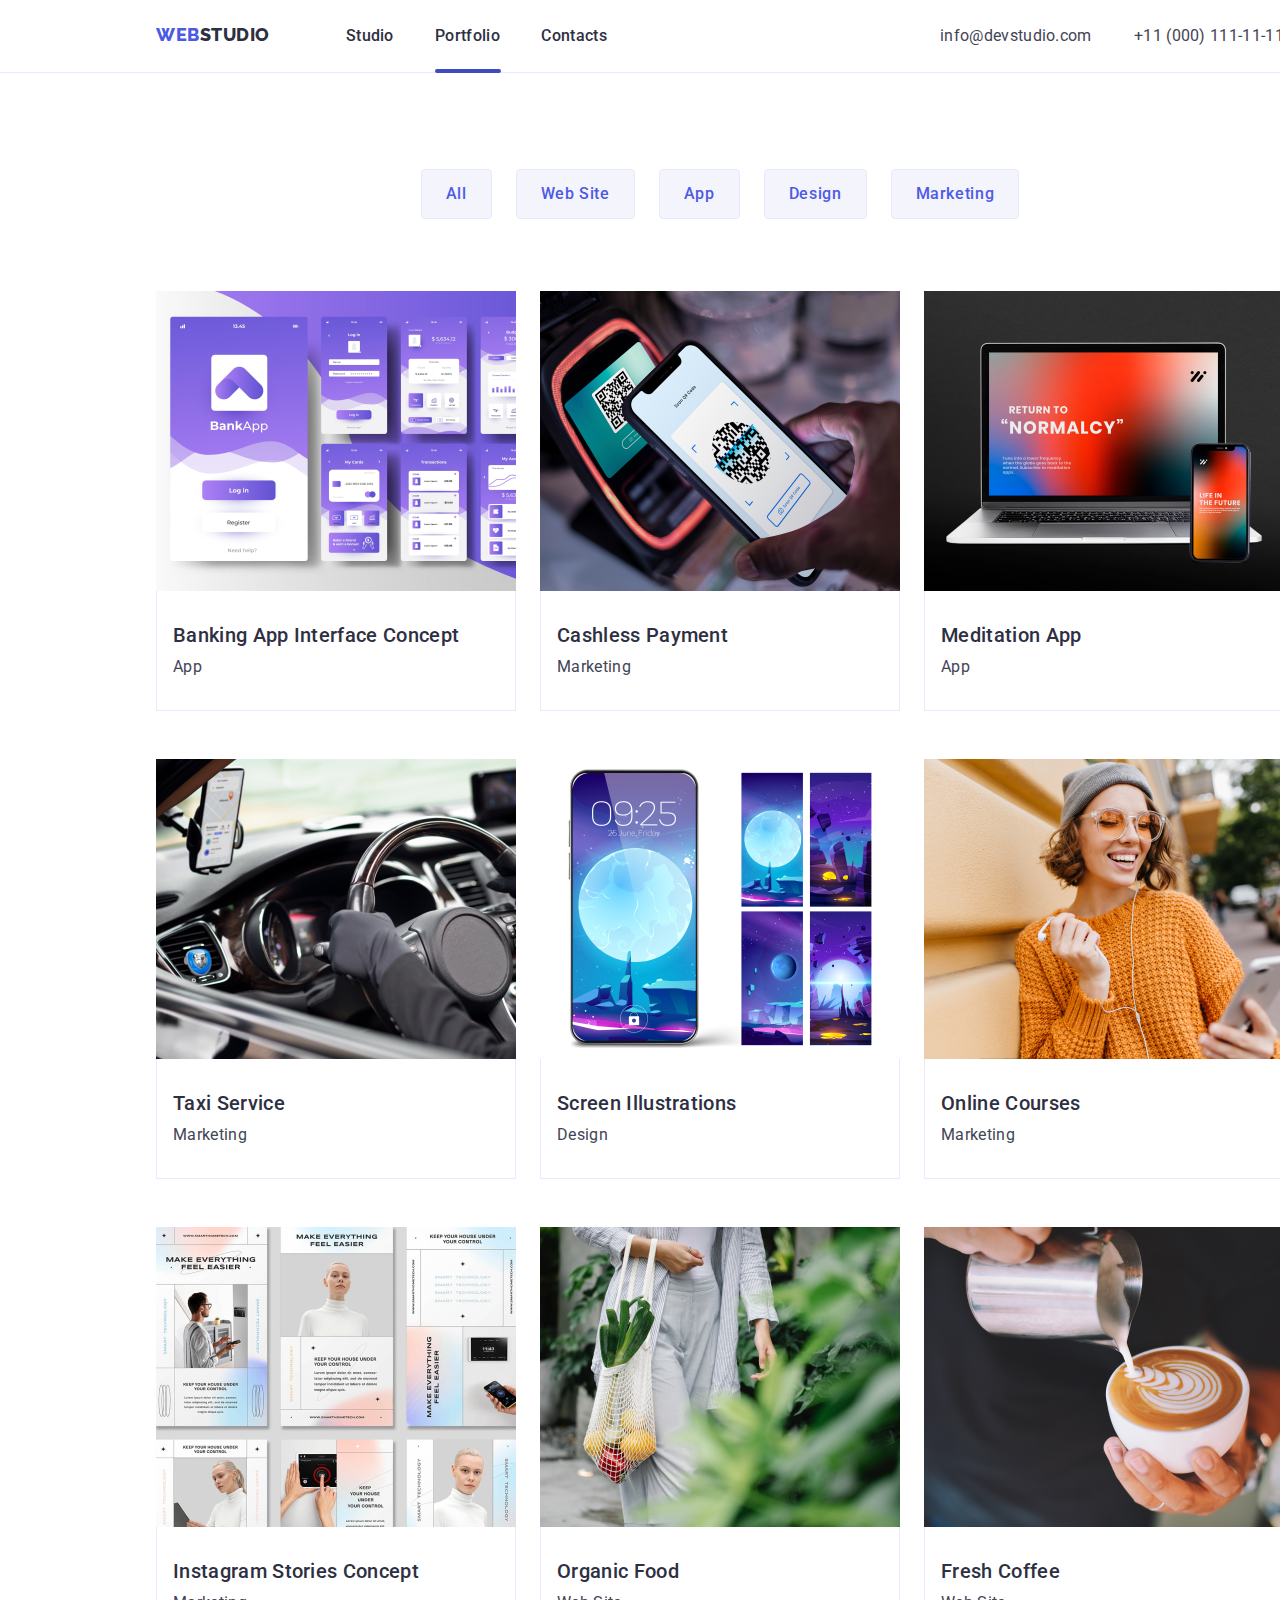
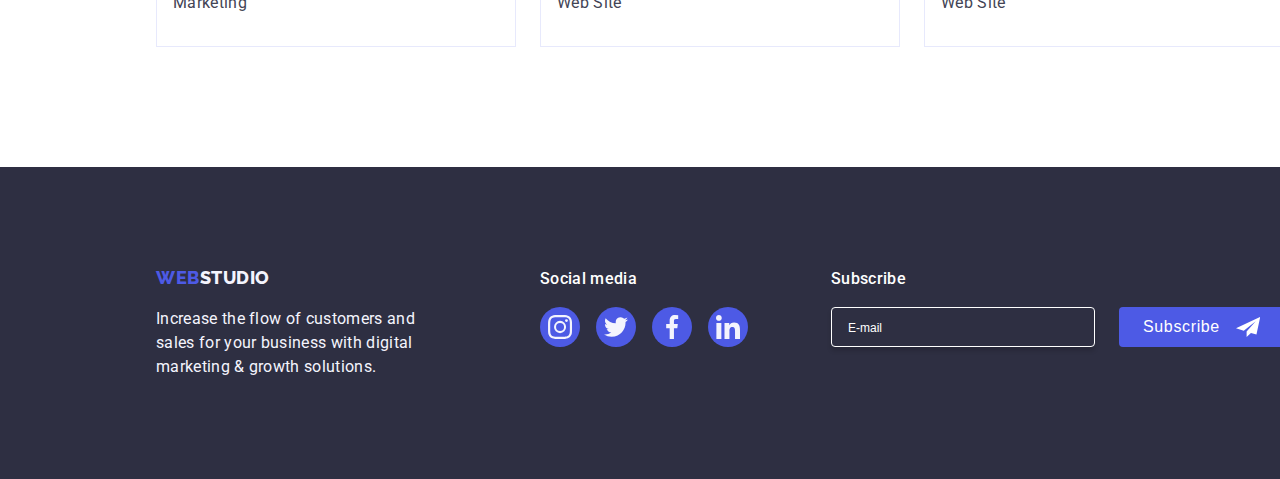
==== portfolio.html @ b358034d "Initial commit" ====
<!DOCTYPE html>
<html lang="en">

<head>
    <meta charset="utf-8" />
    <title> WebStudio - Portfolio</title>
    <link rel="stylesheet" href="https://cdnjs.cloudflare.com/ajax/libs/modern-normalize/2.0.0/modern-normalize.min.css"
        integrity="sha512-4xo8blKMVCiXpTaLzQSLSw3KFOVPWhm/TRtuPVc4WG6kUgjH6J03IBuG7JZPkcWMxJ5huwaBpOpnwYElP/m6wg=="
        crossorigin="anonymous" referrerpolicy="no-referrer" />
    <link rel="stylesheet" href="./styles/styles.css" />
    <link rel="preconnect" href="https://fonts.googleapis.com">
    <link rel="preconnect" href="https://fonts.gstatic.com" crossorigin>
    <link
        href="https://fonts.googleapis.com/css2?family=Raleway:wght@800&family=Roboto:wght@400;500;700;900&display=swap"
        rel="stylesheet">
</head>
<body>
    <header class="header">        
        <div class="container header-wrapper">
        <nav>
            <a href="./index.html" class="web-studio1"><span class="web">WEB</span>STUDIO</a>
            <ul class="navigation">
                <li><a href="./index.html" class="link1">Studio</a></li>
                <li><a href="./portfolio.html" class="link1 link-active-portfolio">Portfolio</a></li>
                <li><a href="#" class="link1">Contacts</a></li>
            </ul>
        </nav>
        <address class="address">
            <a href="mailto:info@devstudio.com" class="link2">info@devstudio.com</a>
            <a href="tel:+110001111111" class="link2">+11 (000) 111-11-11</a>
        </address>        
    </div> 
    </header>    
    <main>        
        <section class="section">
            <div class="container">            
            <h1 class="h1-portfolio">Portfolio</h1>
            <div class="portfolio-wrapper">
            <ul class="main-menu">
                <li><button type="button" class="portfolio-button">All</button></li>
                <li><button type="button" class="portfolio-button">Web Site</button></li>
                <li><button type="button" class="portfolio-button">App</button></li>
                <li><button type="button" class="portfolio-button">Design</button></li>
                <li><button type="button" class="portfolio-button">Marketing</button></li>
            </ul>
            <ul class="portfolio-list">
                <li>
                    <div class="portfolio-image-wrapper">
                    <img src="images/image8.jpg" alt="BankApp screens view" width="360" height="300" />
                    <div class="portfolio-card-description">
                  14 Stylish and User-Friendly App Design Concepts · Task
                  Manager App · Calorie Tracker App · Exotic Fruit Ecommerce App
                  · Cloud Storage App
                </div>
                </div>
                    <div class="portfolio-container">
                        <h2 class="head2-portfolio">Banking App Interface Concept</h2>
                        <p class="paragraph1-portfolio">App</p>
                    </div>
                </li>
                <li>
                    <div class="portfolio-image-wrapper">
                    <img src="images/image9.jpg" alt="Paying with QR code" width="360" height="300" />
                    <div class="portfolio-card-description">
                  14 Stylish and User-Friendly App Design Concepts · Task
                  Manager App · Calorie Tracker App · Exotic Fruit Ecommerce App
                  · Cloud Storage App
                    </div>
                </div>
                    <div class="portfolio-container">
                        <h2 class="head2-portfolio">Cashless Payment</h2>
                        <p class="paragraph1-portfolio">Marketing</p>
                    </div>
                </li>
                <li>
                    <div class="portfolio-image-wrapper">
                    <img src="images/image10.jpg" alt="Desktop&smartphone view" width="360" height="300" />
                    <div class="portfolio-card-description">
                  14 Stylish and User-Friendly App Design Concepts · Task
                  Manager App · Calorie Tracker App · Exotic Fruit Ecommerce App
                  · Cloud Storage App
                </div>
                </div>
                    <div class="portfolio-container">
                        <h2 class="head2-portfolio">Meditation App</h2>
                        <p class="paragraph1-portfolio">App</p>
                    </div>
                </li>
                <li>
                    <div class="portfolio-image-wrapper">
                    <img src="images/image11.jpg" alt="Using Google map while driving" width="360" height="300" />
                    <div class="portfolio-card-description">
                  14 Stylish and User-Friendly App Design Concepts · Task
                  Manager App · Calorie Tracker App · Exotic Fruit Ecommerce App
                  · Cloud Storage App
                </div>
                </div>
                    <div class="portfolio-container">
                        <h2 class="head2-portfolio">Taxi Service</h2>
                        <p class="paragraph1-portfolio">Marketing</p>
                    </div>
                </li>
                <li>
                    <div class="portfolio-image-wrapper">
                    <img src="images/image12.jpg" alt="Various smartphone screens" width="360" height="300" />
                    <div class="portfolio-card-description">
                  14 Stylish and User-Friendly App Design Concepts · Task
                  Manager App · Calorie Tracker App · Exotic Fruit Ecommerce App
                  · Cloud Storage App
                </div>
                </div>
                    <div class="portfolio-container">
                        <h2 class="head2-portfolio">Screen Illustrations</h2>
                        <p class="paragraph1-portfolio">Design</p>
                    </div>
                </li>
                <li>
                    <div class="portfolio-image-wrapper">
                    <img src="images/image13.jpg" alt="Smiling woman using smartphone" width="360" height="300" />
                    <div class="portfolio-card-description">
                  14 Stylish and User-Friendly App Design Concepts · Task
                  Manager App · Calorie Tracker App · Exotic Fruit Ecommerce App
                  · Cloud Storage App
                </div>
                </div>
                    <div class="portfolio-container">
                        <h2 class="head2-portfolio">Online Courses</h2>
                        <p class="paragraph1-portfolio">Marketing</p>
                    </div>
                </li>
                <li>
                    <div class="portfolio-image-wrapper">
                    <img src="images/image14.jpg" alt="Different Instagram stories" width="360" height="300" />
                    <div class="portfolio-card-description">
                  14 Stylish and User-Friendly App Design Concepts · Task
                  Manager App · Calorie Tracker App · Exotic Fruit Ecommerce App
                  · Cloud Storage App
                </div>
                </div>
                    <div class="portfolio-container">
                        <h2 class="head2-portfolio">Instagram Stories Concept</h2>
                        <p class="paragraph1-portfolio">Marketing</p>
                    </div>
                </li>
                <li>
                    <div class="portfolio-image-wrapper">
                    <img src="images/image15.jpg" alt="Woman with vegetables in her bag" width="360" height="300" />
                    <div class="portfolio-card-description">
                  14 Stylish and User-Friendly App Design Concepts · Task
                  Manager App · Calorie Tracker App · Exotic Fruit Ecommerce App
                  · Cloud Storage App
                </div>
                </div>
                    <div class="portfolio-container">
                        <h2 class="head2-portfolio">Organic Food</h2>
                        <p class="paragraph1-portfolio">Web Site</p>
                    </div>
                </li>
                <li>
                    <div class="portfolio-image-wrapper">
                    <img src="images/image16.jpg" alt="Cup of coffee with milk" width="360" height="300" />
                    <div class="portfolio-card-description">
14 Stylish and User-Friendly App Design Concepts · Task Manager App · Calorie Tracker App · Exotic Fruit Ecommerce App · Cloud Storage App
                </div>
                </div>
                    <div class="portfolio-container">
                        <h2 class="head2-portfolio">Fresh Coffee</h2>
                        <p class="paragraph1-portfolio">Web Site</p>
                    </div>
                </li>
            </ul>
        </div>
    </div>
        </section>       
    </main>   
<footer class="footer">
    <div class="container fwrapper1">
    <div class="fwrapper">
        <div class="footer-wrapper">
            <a href="./index.html" class="web-studio2"><span class="web">WEB</span>STUDIO</a>
            <p class="paragraph3">Increase the flow of customers and sales for your business with digital marketing & growth
                solutions.</p>
        </div>
        <div class="footer-wrapper1">
            <p class="paragraph4">Social media</p>
            <ul class="icon-wrapper4">
                <li>
                    <a href="#">
                        <svg class="social-logo1" width="40px" height="40px">
                            <use href="./images/Icons.svg#icon-InstaFooter"></use>
                        </svg>
                    </a>
                </li>
                <li>
                    <a href="#">
                        <svg class="social-logo1" width="40px" height="40px">
                            <use href="./images/Icons.svg#icon-TwitterFooter"></use>
                        </svg>
                    </a>
                </li>
                <li>
                    <a href="#">
                        <svg class="social-logo1" width="40px" height="40px">
                            <use href="./images/Icons.svg#icon-FacebookFooter"></use>
                        </svg>
                    </a>
                </li>
                <li>
                    <a href="#">
                        <svg class="social-logo1" width="40px" height="40px">
                            <use href="./images/Icons.svg#icon-LinkedInFooter"></use>
                        </svg>
                    </a>
                </li>
            </ul>
        </div>
    </div>
    <form name="subscribe-form" class="subscribe-form">
        <label for="subscribe-email">
            Subscribe
            <div class="label-wrapper">
            <input class="input-email" type="email" name="email" id="subscribe-email" placeholder="E-mail" required />
            <button class="subscribe-button" type="submit">
                <span>Subscribe</span>
                <svg width="24px" height="24px">
                    <use href="./images/Icons.svg#icon-icon-send"></use>
                </svg>
            </button> 
            </div>
        </label>
    </form>
</div>
</footer>
</body>
</html>
---- styles/styles.css ----
*,
*::before,
*::after {
    box-sizing: border-box;
}

* {
    padding: 0;
    margin: 0;
}

body {
    font-family: roboto, sans-serif;
    background-color: #FFFFFF;
    color: var(--brand-color1);
    letter-spacing: 0.02em;
    width: 1440px;
    margin: 0 auto;
    }

:root {
    --brand-color1: #2E2F42;
    --brand-color2: #F4F4FD;
    --brand-color3: #4D5AE5;
    --brand-color4: #FFFFFF;
    --brand-color5: #434455;
    --brand-color6: #E7E9FC;
    --brand-color7: #404BBF;
    --brand-color8: #8E8F99;
    --tr-function: cubic-bezier(0.4, 0, 0.2, 1);
    --tr-duration: 250ms;    
    --transition: var(--tr-function) var(--tr-duration);
}

.container {
    max-width: 1158px;
    padding: 0 15px;
    margin: 0 auto;
    width: 100%;
    /* Jak usuwam width: 100%, to mi się centrują elementy w footerze */
}

a {
    text-decoration: none;
}

ul {
    list-style: none;
}

.section {
    padding-top: 120px;
    padding-left: 0px;
    padding-bottom: 120px;
    padding-right: 0px;
}

.header-wrapper {
display: flex;
justify-content: space-between;
align-items: center;
}

.header-wrapper > nav {
    display: flex;
    gap: 76px;
}

.header-wrapper > nav > .navigation {
    display: flex;
    gap: 1em;
    list-style-type: none;
}

.header {
    border-bottom: 1px solid var(--brand-color6);
    padding-block: 24px;
}

.second-section {
    max-width: 1440px;
}

.third-section {
    max-width: 1440px;
    padding-top: 0px;
}

.web-studio1 {
    font-family: raleway;
    font-weight: 800;
    font-size: 18px;
    letter-spacing: 0.03em;
    line-height: 1.1666;
    color: var(--brand-color1);    
    
    }

.web {
    color: var(--brand-color3);
}

.navigation {
    font-weight: 500;
    font-size: 16px;
    line-height: 1.5;
    color: var(--brand-color1);
    width: 261px;
    display: flex;
    justify-content: space-between;
    position: relative;
}


.h1-portfolio {
    position: absolute;
        width: 1px;
        height: 1px;
        margin: -1px;
        border: 0;
        padding: 0;
    
        white-space: nowrap;
        clip-path: inset(100%);
        clip: rect(0 0 0 0);
        overflow: hidden;

}

.link1 {
    color: var(--brand-color1);
    font-weight: 500;
    font-size: 16px;
    line-height: 1.5;
    transition: var(--transition);
}

.link-active-index::after {
    position: absolute;
    display: block;
    content: "";
    height: 4px;
    width: 48px;
    top: 45px;
    border-radius: 2px;
    background-color: var(--brand-color7);
}

.link-active-portfolio::after {
    position: absolute;
    display: block;
    content: "";
    height: 4px;
    width: 66px;
    top: 45px;
    border-radius: 2px;
    background-color: var(--brand-color7);
}



.link1:hover,
.link1:focus {
    color: var(--brand-color7);
}

.address {
    font-size: 16px;
    line-height: 1.5;
    color: var(--brand-color5);
    width: 344px;
    display: flex;
    justify-content: space-between;

}

.link2 {
    color: var(--brand-color5);
    font-style: normal;
    font-size: 16px;
    line-height: 1.5;
    transition: var(--transition);
}

.link2:hover,
.link2:focus {
        color: var(--brand-color7);
}

.first-section {
    background-color: var(--brand-color1);
    height: 600px;
    max-width: 1440px;
    background-image: linear-gradient(hsl(237 18% 22% / 0.7), hsl(237 18% 22% / 0.7)), url(../images/image17.jpg);
    background-size: cover;
    display: flex;
    align-items: center;
}

.fs-wrapper {
    display: flex;
    flex-direction: column;
    justify-content: space-between;
    height: 224px;
}

.fourth-wrapper {
        display: flex;
        flex-direction: column;
        justify-content: space-evenly;
        height: 732px;
}

.ss-wrapper {
height: 224px;
display: flex;
flex-direction: column;
justify-content: space-evenly;
}

.first-list {
display: flex;
gap: 8px;
justify-content: space-evenly;
}

.head1 {
    font-weight: 700;
    font-size: 56px;
    line-height: 1.1;
    text-align: center;
    color: var(--brand-color4);
    height: 120px;
    width: 496px;
    margin: 0 auto;    
}

.order-button {
    font-weight: 500;
    font-size: 16px;
    line-height: 1.5;
    color: var(--brand-color4);
    background-color: var(--brand-color3);
    box-shadow: 0px 4px 4px 0px #00000026;
    cursor: pointer;
    font-family: inherit;
    letter-spacing: 0.04em;
    margin: 0 auto;
    display: flex;
    padding: 16px 32px;
    gap: 10px;
    border-radius: 4px;
    border: none;
    transition: var(--transition);
}

.order-button:hover,
.order-button:focus {
    background-color: var(--brand-color7);        
}

.head2 {
    font-weight: 500;
    font-size: 20px;
    line-height: 1.2;
    width: 264px;
}

.head2-portfolio {
    font-weight: 500;
    font-size: 20px;
    line-height: 1.2;
    margin-bottom: 8px;
}

.paragraph1-portfolio {
    font-size: 16px;
    line-height: 1.5;
    color: var(--brand-color5);
}

.list-element {
    display: flex;
    flex-direction: column;
    gap: 8px;       
}

.icon-wrapper1 {
    width:264px;
    height:112px;
    background-color: var(--brand-color2);
    display: flex;
    justify-content: center;
    align-items: center;
    border-radius: 4px;
}

.icon-wrapper3 {
    display: flex;
    width: 168px;
    height: 88px;
    border: 1px solid #8E8F99;
    border-radius: 4px;
    justify-content: center;
    align-items: center;
    transition: var(--transition);
}

.icon-wrapper3:hover,
.icon-wrapper3:focus {
    border: 1px solid var(--brand-color7);   
}

.icon-wrapper4 {
    display: flex;
    justify-content: space-around;
    width: 208px;
    height: 40px;
    gap: 16px;
}

.customers-wrapper {
    display: flex;    
    gap: 24px;
}


.paragraph1 {
    font-size: 16px;
    line-height: 1.5;
    color: var(--brand-color5);
    height: 72px;    
    width: 264px;
    letter-spacing: 0.02em;
    margin: 0 auto;
}

.head3 {
    font-weight: 700;
    font-size: 36px;
    line-height: 1.2;
    text-align: center;
}

.portfolio-container {
    
    padding: 31.5px 16px;
    border: 1px solid var(--brand-color6);
    border-top: none; 
  }

.portfolio-image-wrapper {
    position: relative;
    overflow: hidden;
}

.portfolio-card-description {
    font-size: 16px;
    line-height: 1.5;
    letter-spacing: 0.02em;
    padding-right:32px;
    color:var(--brand-color2);
    background-color: var(--brand-color3);
    padding-top:40px;
    padding-left: 32px;
    position: absolute;
    inset: 0;
    translate: 0 100% 0;
    transition: translate var(--transition);
}

.portfolio-image-wrapper:hover .portfolio-card-description {
    translate: 0;
}
.what-are-we-doing-list {
    color: var(--brand-color6);
    border: 1px;
    border-color: var(--brand-color6);
    display: flex;
    gap: 24px;
    
}

.our-team-list {
    display: flex;    
    column-gap: 24px;
    padding: 0px 0px 32px 0px;       
    }

.otl-wrapper {
    background-color: white;
    border: 1px solid; 
    border-style: none;
    border-radius: 0px 0px 4px 4px;
    box-shadow: 0px 2px 1px 0px #2E2F4214,
                0px 1px 1px 0px #2E2F4229,    
                0px 1px 6px 0px #2E2F4214;
}

.card-content {
    display: flex;
        flex-direction: column;
        justify-content: space-around;
        gap: 8px;
        padding: 32px 16px;
margin: 0 auto;
}

.ts-wrapper {
    display:flex;
    justify-content: space-between;
    flex-direction: column;
    height: 412px;
}


.fourth-section {
    background-color: var(--brand-color2);
    height: 732px;
    display: flex;
    flex-direction: column;
    justify-content: space-between;
    max-width: 1440px;
    padding-top: 0px;
}

.fifth-section-wrapper {
    display: flex;
    flex-direction: column;
    justify-content: space-between;
    height: 200px;
    align-items: center;

}

.head4 {
    font-weight: 500;
    font-size: 20px;
    line-height: 1.2;
    text-align: center;
}

.paragraph2 {
    font-size: 16px;
    line-height: 1.5;
    color: var(--brand-color5);
    text-align: center;
}

.web-studio2 {
    font-family: raleway;
    font-weight: 800;
    font-size: 18px;
    line-height: 1.1666;
    letter-spacing: 0.03em ;
    color: var(--brand-color2);
}

.paragraph3 {
    font-size: 16px;
    line-height: 1.5;
    color: var(--brand-color2);
    width: 264px;
}

.paragraph4 {
    font-size:16px;
    font-weight: 500;
    line-height: 1.5;
    color: var(--brand-color4); 
}

.footer {
    background-color: var(--brand-color1);
    padding-block: 100px;
    width: 1440px;
}

.fwrapper {
    display: flex;
    width: 592px;
    justify-content: space-between;
     
   
}

.footer-wrapper {
display: flex;
justify-content: space-between;
flex-direction: column;
width: 264px;
height: 112px;
}

.footer-wrapper1 {
    display: flex;
    width: 208px;
    height: 80px;
    flex-direction: column;
    justify-content: space-between;
}

.main-menu {
    display: flex;
    gap: 24px;
    justify-content: center;
   
}

.portfolio-button {
    font-weight: 500;
    font-size: 16px;
    line-height: 1.5;
    text-align: center;
    color: var(--brand-color3);
    border: 1px solid var(--brand-color6); 
    background-color: var(--brand-color2);    
    cursor: pointer;
    font-family: inherit;
    letter-spacing: 0.04em;
    padding: 12px 24px 12px 24px;
    border-radius: 4px;
    transition: var(--transition)
    
}

.portfolio-button:hover,
.portfolio-button:focus {
    color: var(--brand-color4);
    background-color: var(--brand-color7);
    box-shadow: 0px 2px 2px 0px #0000001F, 
                0px 2px 1px 0px #00000014,
                0px 3px 1px 0px #0000001A;
}

.portfolio-list > img {
    color: var(--brand-color6);
    color: var(--brand-color4);
    border: 1px solid;
    border-color: var(--brand-color6);
}

.portfolio-list > li {
    transition: var(--transition);
}

.portfolio-list > li:hover {
box-shadow: 0px 2px 1px 0px hsla(237, 18%, 22%, 0.08),
            0px 1px 1px 0px hsla(237, 18%, 22%, 0.16),
            0px 1px 6px 0px hsla(237, 18%, 22%, 0.08);
}

.portfolio-list {
    display: flex;
    flex-wrap: wrap;    
    gap: 48px 24px;
}

.portfolio-wrapper {
    display: flex;
    flex-direction: column;
    justify-content: space-between;
    gap: 72px;
    margin-top: -24px;
}

.customers-logo:hover,
.customers-logo:focus {
    fill: var(--brand-color7);
}

.customers-logo {
    fill: #8E8F99;
    cursor: pointer;
    transition: var(--transition);
}

.portfolio-img {
    padding: 0px;

}

img {
    display: block;
}

.social-logo {
    fill: #4D5AE5;
    transition: var(--transition);
}

.social-logo:hover,
.social-logo:focus {
    fill: #404BBF;
}

.social-logo1 {
    fill:#4D5AE5;
    transition: var(--transition);
}

.social-logo1:hover,
.social-logo1:focus {
    fill:#31D0AA;
}

.otl-list-wrapper {
    display: flex;
    justify-content: space-around;
        width: 232px;
        height: 40px;
        gap: 24px;
    }

.modal {
       position: fixed;
       inset: 0;
       background-color: rgb(0 0 0 / 0.5);
       opacity: 1;
       pointer-events: all;
       visibility: visible;
       transition: opacity 250ms;    
   }

.modal-body {
       position: relative;
       max-width: 408px;
       min-height: 584px;
       margin: auto;
       top: 80px;                  
       background-color: #FCFCFC;
       border-radius: 4px;
       transition: scale 250ms;
    box-shadow: 0px 2px 1px 0px #00000033,    
                0px 1px 3px 0px #0000001F,    
                0px 1px 1px 0px #00000024;
   }

.modal-close {
       position: absolute;
       inset: 24px 24px auto auto;
       width: 24px;
       height: 24px;
       padding-bottom: 2px;
       cursor: pointer;
       border: 1px solid #0000001A;
       border-radius: 50%;
       color: #2E2F42;
    background: linear-gradient(0deg, #E7E9FC, #E7E9FC),
            linear-gradient(0deg, rgba(0, 0, 0, 0.1), rgba(0, 0, 0, 0.1));
        transition: var(--transition);
   }

.modal-close svg {
    fill: var(--brand-color1);
    transition: var(--transition);
}

.modal-close:focus svg,
.modal-close:hover svg {
    fill: white;
}

.modal-close:focus,
.modal-close:hover {    
    background: var(--brand-color7);
}

.is-hidden {
       opacity: 0;
       pointer-events: none;
       visibility: hidden;
       transform: translateX(-50%) translateY(-50%) scale(0) rotate(0deg) skew(40deg, 40deg);
   }

.is-hidden .modal-body {
       scale: 0;
   }

.modal:not(.is-hidden) .modal-body {
       scale: 1;
}

.fwrapper1 {
    display: flex;
    justify-content: space-between;       
}

.subscribe-form {
    height: 80px;
    width: 453px;
    position: relative;
}

.subscribe-form > label {
    font-weight: 500;
    font-size: 16px;
    line-height: 1.5;
    letter-spacing: 0.02em;
    color: white;
}

.label-wrapper {
    display: flex;
    justify-content: space-between;
    width: 453px;   
    position: absolute;
    top: 100%;
    transform: translatey(-100%);
}

.input-email {
    width: 264px;
    height: 40px;
    border: 1px solid white;
    border-radius: 4px;
    box-shadow: 0px 4px 4px 0px #00000026;
    background-color: var(--brand-color1);
    padding-block: 8px;
    padding-left: 16px;
    outline: none;
    color: white;
}

.input-email::placeholder {
    color: white;
    font-size:12px;
    font-weight: 400;
    line-height:2;
    
}

.input-comment::placeholder {
    color: #2E2F4266;
    font-weight: 400;
    font-size: 12px;
    line-height: 1.1666;
    letter-spacing: 0.04em;      
}

.subscribe-button {
    cursor: pointer;
    width: 165px;
    height: 40px;
    padding: 8px 24px;
    border: none;
    border-radius: 4px;
    background-color: var(--brand-color3);
    display: flex;
    justify-content: space-between;
    transition: var(--transition);
}

.subscribe-button:hover,
.subscribe-button:focus {
    background-color: var(--brand-color7);
    
}

.subscribe-button > span {
    color: white;
    font-weight: 500;
    font-size: 16px;
    line-height: 1.5;
    letter-spacing: 0.04em;
}

.input-wrapper {
    position: relative;
    margin-block: 4px;
}

.input-wrapper > svg {
    position: absolute;
    top: 50%;
    left: 16px;
    translate: 0 -50% 0;
    fill: var(--brand-color1);
    transition: var(--transition);
}

.input-wrapper:focus-within svg {
    fill: var(--brand-color3);
}

.input-wrapper:focus-within input{
    border-color: var(--brand-color3);
    outline: none;
}

.input-wrapper:focus-within textarea {
    border-color: var(--brand-color3);
    outline: none;
}

.input-wrapper > input {
    width: 360px;
    height: 40px;
    border-radius: 4px;
    border: 1px solid #2E2F4266;
    background-color: transparent;
    padding-inline-start: 38px;
    transition: var(--transition);
}

.input-wrapper > .input-comment {
    height: 120px;
}

.input-wrapper textarea {
width: 360px;
border-radius:4px;
border: 1px solid var(--brand-color8);
resize: none;
background-color: transparent;
padding-inline-start: 16px;
padding-block: 8px;
font-size: 12px;
font-weight: 400;
line-height: 1.1666;
letter-spacing: 0.04em;
transition: var(--transition);
}

.modal-body > form {
    padding: 0px 24px;
    padding-top: 16px;
    display: flex;
    flex-direction: column;    
}

.modal-body > h3 {
    
    font-size: 16px;
    font-weight: 500;
    line-height: 1.5;
    color: var(--brand-color1);
    letter-spacing: 0.02em;
    padding-top: 72px;
    padding-inline: 24px;
    margin: 0;
    text-align: center;
}

.tc-checkbox {
    appearance: none;
}

.checkbox-icon {
    display: flex;
    align-items: center;
    justify-content: center;
    width: 16px;
    height: 16px;   
    border-radius: 2px;    
    border: 1px solid var(--brand-color8);
    position: absolute;
    left: 0;
    bottom: 0;
    transition: var(--transition);    
}

.check-icon {
    opacity: 0;
    position: inherit;
}

.tc-checkbox:checked + .checkbox-icon .check-icon {
    opacity: 1;
          
}

.tc-checkbox:checked + .checkbox-icon {
    background-color: var(--brand-color7);
}

.tc-wrapper {
    display: flex;
    align-items: center;
    position: relative;
    width: 360px;
    margin-top: 12px;
}

.tc-wrapper a {
    text-decoration: underline;
    transition: var(--transition);
}

.tc-wrapper span {
    margin-left: 2em;
    }

.modal-text-properties {
    font-size: 12px;
    font-weight: 400;
    line-height: 1.1666;
    letter-spacing: 0.04em;
    color: var(--brand-color8);
}

.send-button {
    padding: 16px 32px;
    width:169px;
    height:59px;
    border-radius: 4px;
    background-color: var(--brand-color3);
    border: none;
    cursor: pointer;
    color: white;
    font-weight: 500;
    font-size:16px;
    line-height: 1.5;
    letter-spacing: 0.04em;
    transition: var(--transition);
    box-shadow: 0px 4px 4px 0px #00000026;
}

.send-button:focus,
.send-button:hover {
    background-color: var(--brand-color7);
}

.send-wrapper {
    display:flex;
    justify-content: center;
    margin-block: 24px;
}
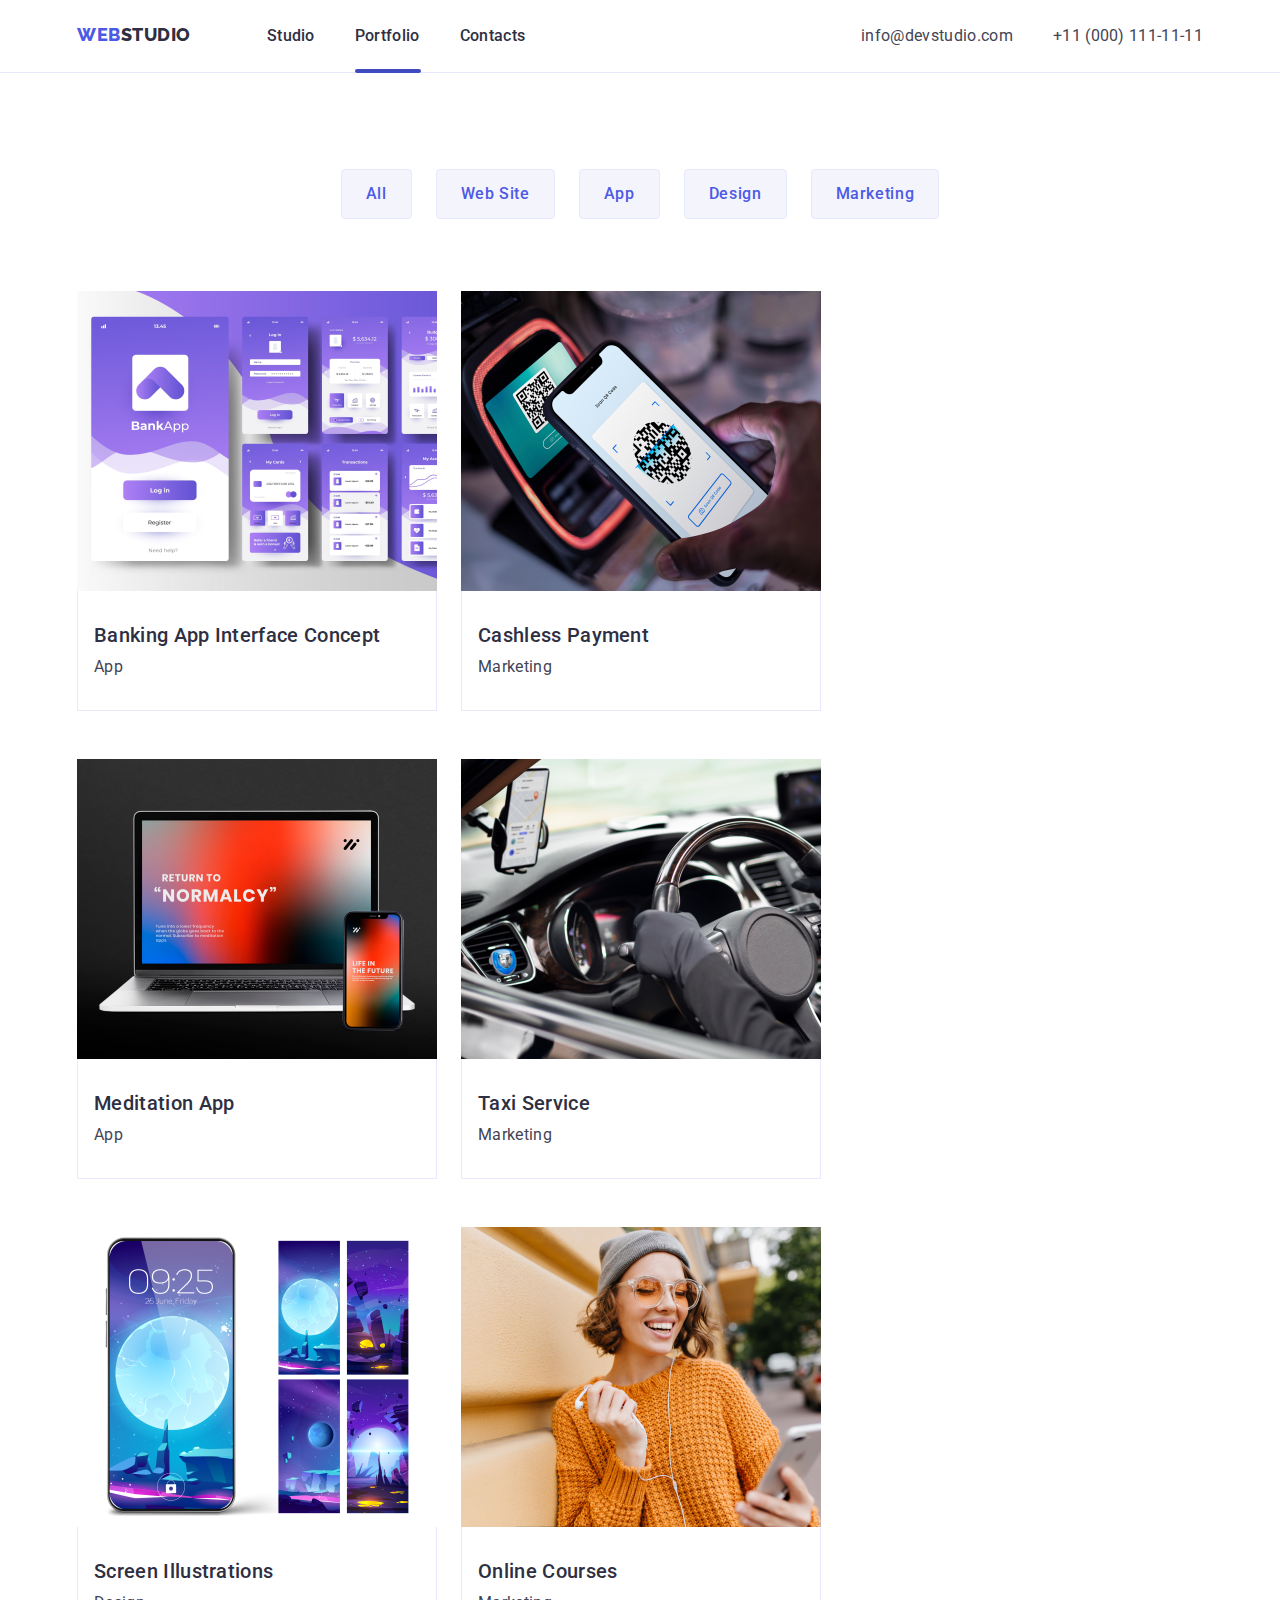
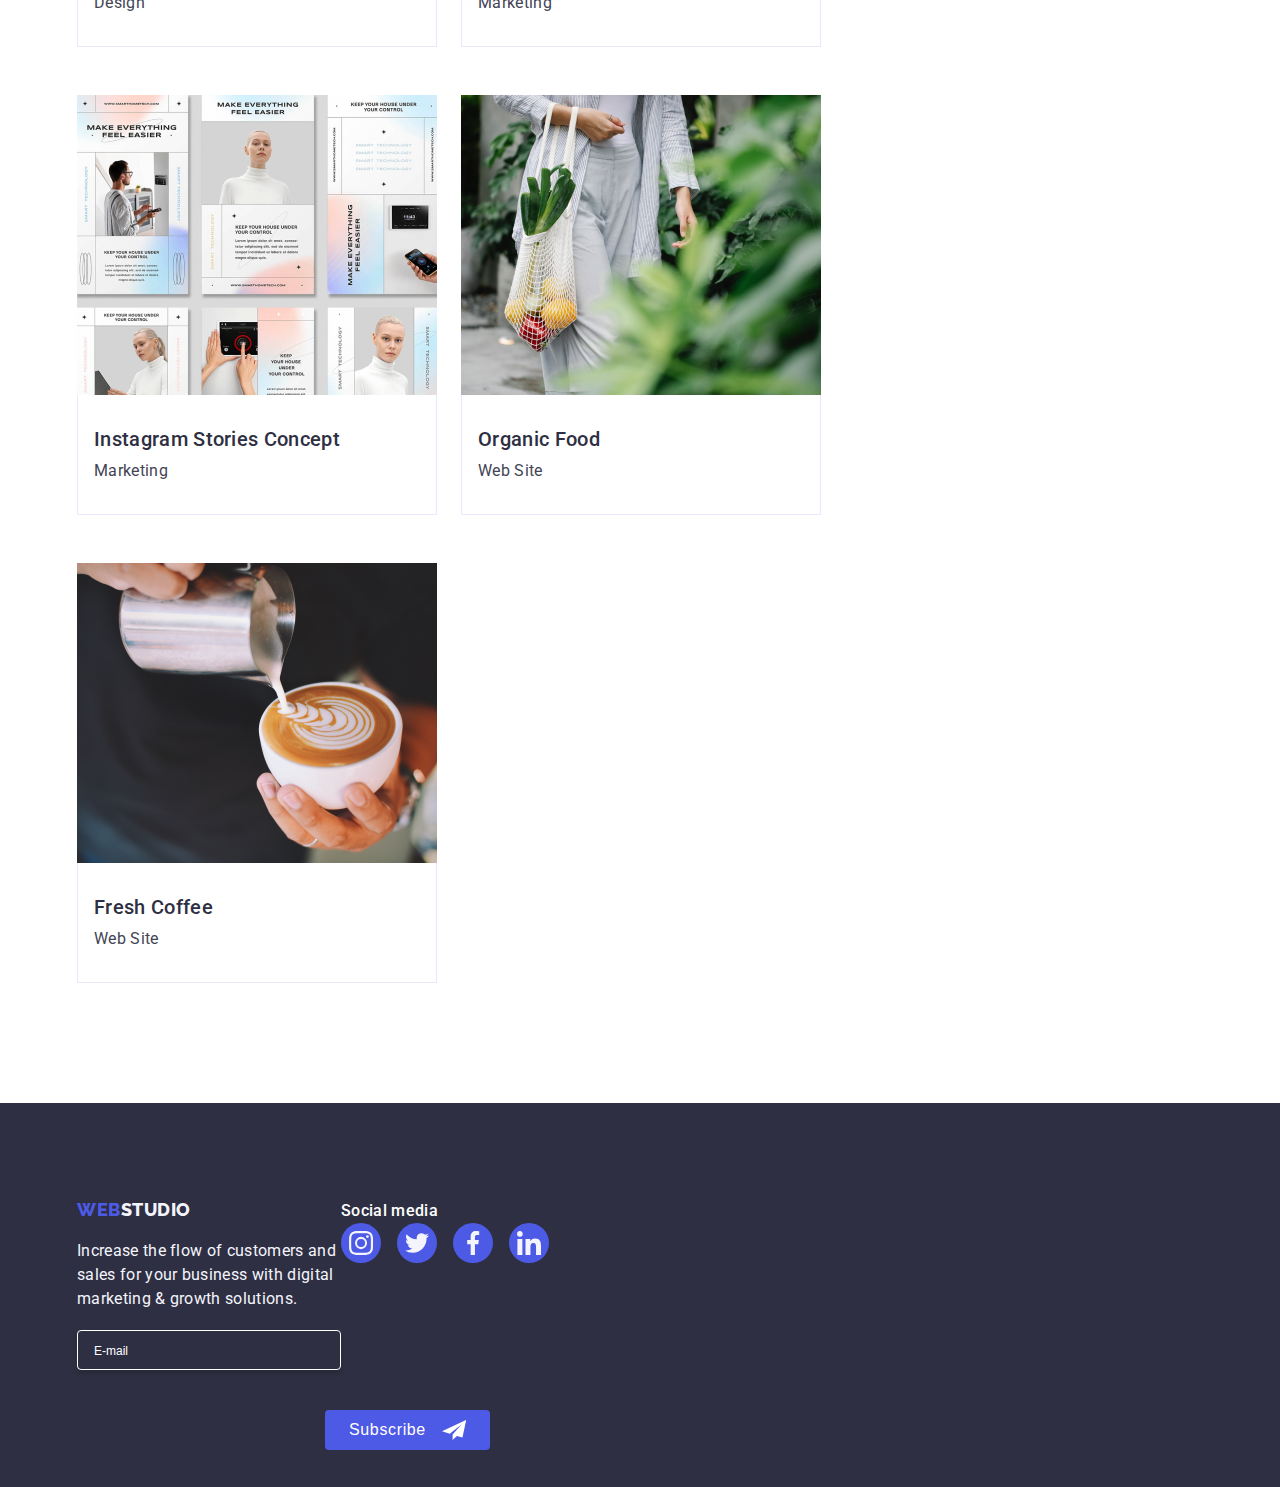
==== commit 9a1af79e: "hw-07" ====
--- a/portfolio.html
+++ b/portfolio.html
@@ -3,6 +3,7 @@
 
 <head>
     <meta charset="utf-8" />
+    <meta name="viewport" content="width=device-width, initial-scale=1.0" />
     <title> WebStudio - Portfolio</title>
     <link rel="stylesheet" href="https://cdnjs.cloudflare.com/ajax/libs/modern-normalize/2.0.0/modern-normalize.min.css"
         integrity="sha512-4xo8blKMVCiXpTaLzQSLSw3KFOVPWhm/TRtuPVc4WG6kUgjH6J03IBuG7JZPkcWMxJ5huwaBpOpnwYElP/m6wg=="
--- a/styles/styles.css
+++ b/styles/styles.css
@@ -13,9 +13,9 @@
     font-family: roboto, sans-serif;
     background-color: #FFFFFF;
     color: var(--brand-color1);
-    letter-spacing: 0.02em;
-    width: 1440px;
-    margin: 0 auto;
+    letter-spacing: 0.02em;    
+    margin: 0;
+    
     }
 
 :root {
@@ -33,11 +33,24 @@
 }
 
 .container {
-    max-width: 1158px;
-    padding: 0 15px;
-    margin: 0 auto;
-    width: 100%;
-    /* Jak usuwam width: 100%, to mi się centrują elementy w footerze */
+    
+    max-width: 428px;
+    padding: 0 16px;
+    margin-left: auto;
+    margin-right: auto;
+    
+}
+
+@media screen and (min-width: 768px) {
+    .container {        
+        max-width: 768px;        
+    }
+}
+
+@media screen and (min-width: 1200px) {
+    .container {
+        max-width: 1158px;        
+    }
 }
 
 a {
@@ -49,10 +62,18 @@
 }
 
 .section {
-    padding-top: 120px;
+    padding-top: 96px;
     padding-left: 0px;
-    padding-bottom: 120px;
+    padding-bottom: 96px;
     padding-right: 0px;
+}
+
+@media screen and (min-width: 1200px) {
+    .section {
+        padding-top: 120px;
+        padding-bottom: 120px;
+    }
+    
 }
 
 .header-wrapper {
@@ -66,24 +87,34 @@
     gap: 76px;
 }
 
-.header-wrapper > nav > .navigation {
-    display: flex;
-    gap: 1em;
-    list-style-type: none;
-}
-
 .header {
     border-bottom: 1px solid var(--brand-color6);
-    padding-block: 24px;
-}
-
-.second-section {
-    max-width: 1440px;
+    padding-top: 24px;
+    padding-bottom: 22px;
+}
+
+@media screen and (min-width: 768px) and (max-width: 1199px) {
+    .header {
+        padding-top: 16px;
+        padding-bottom: 16px;
+    }
+}
+
+@media screen and (min-width: 1200px) {
+    .header {
+        padding-bottom: 24px; 
+    
+    }
 }
 
 .third-section {
-    max-width: 1440px;
-    padding-top: 0px;
+    padding-top: 0;    
+}
+
+@media screen and (max-width:1199px) {
+    .third-section {
+        display: none;
+    }
 }
 
 .web-studio1 {
@@ -92,9 +123,8 @@
     font-size: 18px;
     letter-spacing: 0.03em;
     line-height: 1.1666;
-    color: var(--brand-color1);    
-    
-    }
+    color: var(--brand-color1);        
+}
 
 .web {
     color: var(--brand-color3);
@@ -105,12 +135,37 @@
     font-size: 16px;
     line-height: 1.5;
     color: var(--brand-color1);
-    width: 261px;
-    display: flex;
+    max-width: 261px;
+    gap: 40px;
     justify-content: space-between;
     position: relative;
-}
-
+    display: none;
+}
+
+@media screen and (min-width: 768px) { 
+    .navigation {
+        display: flex;
+    }      
+}
+
+@media screen and (min-width: 768px) {
+    .header-wrapper > .address {
+        display: flex;        
+    }
+}
+
+@media screen and (min-width: 768px) and (max-width: 1199px) {
+        .header-wrapper > .address {
+            flex-direction: column;
+            gap: 12px;    
+    }     
+}
+
+@media screen and (min-width: 1200px) {
+    .header-wrapper>.address {
+        gap: 40px;
+    }
+}
 
 .h1-portfolio {
     position: absolute;
@@ -157,8 +212,6 @@
     background-color: var(--brand-color7);
 }
 
-
-
 .link1:hover,
 .link1:focus {
     color: var(--brand-color7);
@@ -168,18 +221,26 @@
     font-size: 16px;
     line-height: 1.5;
     color: var(--brand-color5);
-    width: 344px;
-    display: flex;
-    justify-content: space-between;
-
+    max-width: 344px;
+    display: none;
+    justify-content: space-between;  
 }
 
 .link2 {
     color: var(--brand-color5);
     font-style: normal;
-    font-size: 16px;
-    line-height: 1.5;
-    transition: var(--transition);
+    font-size: 12px;
+    line-height: 1.16;
+    letter-spacing: 0.04em;
+    transition: var(--transition);
+}
+
+@media screen and (min-width: 1200px) {
+    .link2 {
+        font-size:16px;
+        line-height: 1.5;
+        letter-spacing: 0.02em;
+    }
 }
 
 .link2:hover,
@@ -189,51 +250,108 @@
 
 .first-section {
     background-color: var(--brand-color1);
-    height: 600px;
-    max-width: 1440px;
-    background-image: linear-gradient(hsl(237 18% 22% / 0.7), hsl(237 18% 22% / 0.7)), url(../images/image17.jpg);
+    margin-left: auto;
+    margin-right: auto;
+    max-width: 428px;
+    max-height: 432px;
+    background-image: linear-gradient(hsl(237 18% 22% / 0.7), hsl(237 18% 22% / 0.7)), url(../images/heroimage.jpg);
     background-size: cover;
-    display: flex;
-    align-items: center;
+    background-repeat: no-repeat;
+    background-position: center;
+    padding-block: 112px;
+}
+
+@media screen and (min-device-pixel-ratio: 2),
+(-webkit-min-device-pixel-ratio: 2),
+(min-resolution: 192dpi),
+(min-resolution: 2dppx) {
+    .first-section {
+        background: linear-gradient(rgba(46, 47, 66, 0.7), rgba(46, 47, 66, 0.7)),
+            url(../images/heroimagex2.jpg);
+        background-size: cover;
+    }
+}
+
+@media screen and (min-width: 768px) {
+    .first-section {
+        max-width: 768px;
+        min-height: 436px;
+    }
+    
+}
+
+@media screen and (min-width: 1200px) {
+    .first-section {
+        max-width: 1440px;
+        min-height: 600px;
+        padding-bottom: 188px;
+        padding-top: 188px;
+    }
+
 }
 
 .fs-wrapper {
     display: flex;
     flex-direction: column;
     justify-content: space-between;
-    height: 224px;
+    align-items: center;
 }
 
 .fourth-wrapper {
-        display: flex;
-        flex-direction: column;
-        justify-content: space-evenly;
-        height: 732px;
-}
-
-.ss-wrapper {
-height: 224px;
-display: flex;
-flex-direction: column;
-justify-content: space-evenly;
+    display: flex;
+    flex-direction: column;
+    justify-content: space-evenly;       
 }
 
 .first-list {
-display: flex;
-gap: 8px;
-justify-content: space-evenly;
+    display: flex;
+    flex-wrap: wrap;
+    gap: 72px;   
+}
+
+@media screen and (min-width: 768px) and (max-width: 1200px) {
+    .first-list li {
+        max-width: 356px;
+    }
+}
+
+@media screen and (min-width: 768px) and (max-width: 1200px) {
+    .first-list {
+        row-gap: 72px;
+        column-gap: 24px;
+    }
+    
+}
+
+@media screen and (min-width:1200px) {
+    .first-list {
+        flex-wrap: nowrap;
+        gap: 24px;
+    }
+    
 }
 
 .head1 {
     font-weight: 700;
-    font-size: 56px;
+    font-size:36px;
     line-height: 1.1;
     text-align: center;
-    color: var(--brand-color4);
-    height: 120px;
-    width: 496px;
-    margin: 0 auto;    
-}
+    color: var(--brand-color4);    
+    max-width: 320px;
+    margin-bottom: 72px;
+            
+}
+
+@media screen and (min-width:768px) {
+    .head1 {
+        font-size: 56px;
+        line-height: 1.0714;
+        margin-bottom: 36px;
+        max-width: 496px;
+    }
+    
+}
+
 
 .order-button {
     font-weight: 500;
@@ -245,7 +363,6 @@
     cursor: pointer;
     font-family: inherit;
     letter-spacing: 0.04em;
-    margin: 0 auto;
     display: flex;
     padding: 16px 32px;
     gap: 10px;
@@ -260,10 +377,26 @@
 }
 
 .head2 {
-    font-weight: 500;
-    font-size: 20px;
-    line-height: 1.2;
-    width: 264px;
+    text-align: center;
+    font-weight: 700;
+    font-size: 36px;
+    line-height: 1.11;
+    
+}
+
+@media screen and (min-width: 768px) {
+    .head2 {
+        text-align: left;
+    }
+    
+}
+
+@media screen and (min-width: 1200px) {
+    .head2 {
+        font-weight: 500;
+        font-size: 20px;
+        line-height: 1.2;
+    }
 }
 
 .head2-portfolio {
@@ -285,19 +418,27 @@
     gap: 8px;       
 }
 
+
+
 .icon-wrapper1 {
-    width:264px;
+    max-width:264px;
     height:112px;
     background-color: var(--brand-color2);
-    display: flex;
+    display: none;
     justify-content: center;
     align-items: center;
     border-radius: 4px;
 }
 
+@media screen and (min-width: 1200px) {
+    .list-element > .icon-wrapper1 {
+        display: flex;
+    }
+}
+
 .icon-wrapper3 {
     display: flex;
-    width: 168px;
+    max-width: 168px;
     height: 88px;
     border: 1px solid #8E8F99;
     border-radius: 4px;
@@ -314,32 +455,60 @@
 .icon-wrapper4 {
     display: flex;
     justify-content: space-around;
-    width: 208px;
+    max-width: 208px;
     height: 40px;
     gap: 16px;
 }
 
 .customers-wrapper {
-    display: flex;    
-    gap: 24px;
-}
-
+    display: flex;
+    flex-wrap: wrap;       
+    column-gap: 16px;
+    row-gap: 72px;
+    justify-content: center;
+}
+
+@media screen and (min-width:768px) {
+    .customers-wrapper {
+        column-gap: 24px; 
+    }
+}
+
+@media screen and (min-width:1200px) {
+    .customers-wrapper {
+        flex-wrap: nowrap;
+    }
+}
 
 .paragraph1 {
+    font-weight: 500;
     font-size: 16px;
     line-height: 1.5;
-    color: var(--brand-color5);
-    height: 72px;    
-    width: 264px;
+    color: var(--brand-color5);       
+    max-width: 396px;
     letter-spacing: 0.02em;
     margin: 0 auto;
 }
 
+@media screen and (min-width:768px) {
+    .paragraph1 {
+        width: 356px;
+    }
+}
+
+@media screen and (min-width: 1200px) {
+    .paragraph1 {
+        width: 264px;
+        font-weight: 400;
+    }
+    
+}
 .head3 {
     font-weight: 700;
     font-size: 36px;
     line-height: 1.2;
     text-align: center;
+    margin-bottom:72px;
 }
 
 .portfolio-container {
@@ -382,11 +551,26 @@
 }
 
 .our-team-list {
-    display: flex;    
+    display: flex;
+    flex-wrap: wrap;   
     column-gap: 24px;
-    padding: 0px 0px 32px 0px;       
-    }
-
+    row-gap: 72px;
+    justify-content: center;          
+    }
+
+@media screen and (min-width: 768px) {
+    .our-team-list {
+        row-gap: 64px;
+    }
+    
+}
+
+@media screen and (min-width: 1200px) {
+    .our-team-list {
+        flex-wrap: nowrap;
+    }
+    
+}
 .otl-wrapper {
     background-color: white;
     border: 1px solid; 
@@ -416,19 +600,16 @@
 
 .fourth-section {
     background-color: var(--brand-color2);
-    height: 732px;
+    display: flex;
+    flex-direction: column;
+    justify-content: space-between;       
+}
+
+.fifth-section-wrapper {
     display: flex;
     flex-direction: column;
     justify-content: space-between;
-    max-width: 1440px;
-    padding-top: 0px;
-}
-
-.fifth-section-wrapper {
-    display: flex;
-    flex-direction: column;
-    justify-content: space-between;
-    height: 200px;
+    
     align-items: center;
 
 }
@@ -454,50 +635,87 @@
     line-height: 1.1666;
     letter-spacing: 0.03em ;
     color: var(--brand-color2);
+    margin-bottom: 16px;
+    display: block;
+    text-align: center;
+}
+
+@media screen and (min-width: 768px) {
+    .web-studio2 {
+        text-align: left;
+    }
+    
 }
 
 .paragraph3 {
     font-size: 16px;
     line-height: 1.5;
     color: var(--brand-color2);
-    width: 264px;
+    width: 268px;
+}
+
+@media screen and (min-width: 768px) {
+    .paragraph3 {
+        width: 264px;
+    }
 }
 
 .paragraph4 {
     font-size:16px;
     font-weight: 500;
     line-height: 1.5;
-    color: var(--brand-color4); 
+    color: var(--brand-color4);
+    text-align: center; 
+}
+
+@media screen and (min-width: 768px) {
+    .paragraph4 {
+        text-align: left;
+    }
+    
 }
 
 .footer {
     background-color: var(--brand-color1);
-    padding-block: 100px;
-    width: 1440px;
+    padding-block: 96px;    
 }
 
 .fwrapper {
     display: flex;
-    width: 592px;
-    justify-content: space-between;
-     
-   
+    flex-wrap: wrap;    
+    justify-content: center;
+    row-gap: 72px;
+    column-gap: 24px;      
+}
+
+@media screen and (min-width: 1200px) {
+    .fwrapper {
+        justify-content: left;
+        column-gap: 0px;
+        flex-wrap: nowrap;
+    }    
 }
 
 .footer-wrapper {
 display: flex;
 justify-content: space-between;
 flex-direction: column;
-width: 264px;
+max-width: 264px;
 height: 112px;
 }
 
-.footer-wrapper1 {
-    display: flex;
-    width: 208px;
+.footer-social {
+    display: flex;
+    max-width: 208px;
     height: 80px;
     flex-direction: column;
     justify-content: space-between;
+}
+
+@media screen and (min-width: 1200px) {
+    .footer-social {
+        margin-left: 120px;
+    }
 }
 
 .main-menu {
@@ -582,6 +800,8 @@
 
 img {
     display: block;
+    max-width: 100%;
+    height: auto;
 }
 
 .social-logo {
@@ -607,8 +827,8 @@
 .otl-list-wrapper {
     display: flex;
     justify-content: space-around;
-        width: 232px;
-        height: 40px;
+        max-width: 232px;
+       
         gap: 24px;
     }
 
@@ -624,7 +844,7 @@
 
 .modal-body {
        position: relative;
-       max-width: 408px;
+       max-width: 392px;
        min-height: 584px;
        margin: auto;
        top: 80px;                  
@@ -635,6 +855,13 @@
                 0px 1px 3px 0px #0000001F,    
                 0px 1px 1px 0px #00000024;
    }
+
+@media screen and (min-width: 768px) {
+    .modal-body {
+        max-width: 408px;
+    }
+    
+}
 
 .modal-close {
        position: absolute;
@@ -681,36 +908,49 @@
        scale: 1;
 }
 
-.fwrapper1 {
-    display: flex;
-    justify-content: space-between;       
-}
-
 .subscribe-form {
     height: 80px;
-    width: 453px;
+    max-width: 453px;
     position: relative;
 }
 
-.subscribe-form > label {
+.footer-subscribe {
     font-weight: 500;
     font-size: 16px;
     line-height: 1.5;
     letter-spacing: 0.02em;
     color: white;
-}
-
-.label-wrapper {
-    display: flex;
-    justify-content: space-between;
-    width: 453px;   
-    position: absolute;
-    top: 100%;
-    transform: translatey(-100%);
+    display: block;
+    margin-bottom: 16px;
+    text-align: center;
+}
+
+@media screen and (min-width:768px) {
+    .footer-subscribe {
+        text-align: left;
+    }
+}
+
+.subscribe-wrapper {
+    width: 100%;
+}
+
+@media screen and (min-width: 768px) {
+    .subscribe-wrapper {
+        display: flex;
+        gap: 24px;
+        width: auto;
+    }    
+}
+
+@media screen and (min-width: 1200px) {
+    .subscribe-wrapper {
+        margin-left: 80px;
+    }
 }
 
 .input-email {
-    width: 264px;
+    width: 100%;
     height: 40px;
     border: 1px solid white;
     border-radius: 4px;
@@ -722,6 +962,13 @@
     color: white;
 }
 
+@media screen and (min-width:768px) {
+    .input-email {
+        width: 264px;
+    }
+    
+}
+
 .input-email::placeholder {
     color: white;
     font-size:12px;
@@ -748,7 +995,17 @@
     background-color: var(--brand-color3);
     display: flex;
     justify-content: space-between;
-    transition: var(--transition);
+    margin-left: auto;
+    margin-right: auto;
+    margin-top:16px;
+    transition: var(--transition);
+}
+
+@media screen and (min-width:768px) {
+    .subscribe-button {
+        margin-top: 40px;
+        margin-right: 40px;
+    }
 }
 
 .subscribe-button:hover,
@@ -794,7 +1051,7 @@
 }
 
 .input-wrapper > input {
-    width: 360px;
+    width: 100%;
     height: 40px;
     border-radius: 4px;
     border: 1px solid #2E2F4266;
@@ -843,7 +1100,7 @@
 }
 
 .tc-checkbox {
-    appearance: none;
+    opacity: 0;
 }
 
 .checkbox-icon {
@@ -878,7 +1135,7 @@
     display: flex;
     align-items: center;
     position: relative;
-    width: 360px;
+    max-width: 360px;
     margin-top: 12px;
 }
 
@@ -888,7 +1145,7 @@
 }
 
 .tc-wrapper span {
-    margin-left: 2em;
+    margin-left: 1.25em;
     }
 
 .modal-text-properties {
@@ -925,4 +1182,117 @@
     display:flex;
     justify-content: center;
     margin-block: 24px;
+}
+
+.hamburger-icon {
+    stroke: var(--brand-color1);
+    stroke-width: 2px;   
+}
+
+.menu-container {
+    position: fixed;
+    top: 0;
+    left: 0;
+    width: 100vw;
+    height: 100vh;
+    padding-left: 40px;
+    background-color: var(--brand-color4);
+    visibility: hidden;
+    transform: translateX(100%);
+    transition: var(--transition);
+}
+
+.menu-container.is-open {
+    transform: translateY(0);
+    visibility: visible;
+}
+
+.menu-toggle {
+    background-color: transparent;
+    border: none;
+    top: 24px;
+    right: 24px;
+    color: #fff;    
+    min-height: 24px;
+    min-width: 24px;
+    border-radius:50%;
+    display: flex;
+    justify-content: center;
+    align-items: center;
+}
+
+.menu-container .menu-toggle {
+    border: 1px solid rgba(0, 0, 0, 0.1);
+    background-color: var(--brand-color6);
+    position: absolute;
+}
+
+@media screen and (min-width: 768px) {
+    .header-wrapper>.menu-toggle {
+        display: none;
+    }
+
+}
+
+.mobile-menu {
+    padding: 0;
+    margin-top: 80px;
+    list-style: none;
+}
+
+.mobile-menu .link {
+    display: block;    
+    font-size: 36px;
+    font-weight: 700;
+    line-height: 1.111;
+    letter-spacing: 0.72px;
+    color: var(--brand-color1);
+    margin-bottom: 40px;
+}
+
+.mobile-menu .mobile-active {
+    color: var(--brand-color7);
+}
+
+.mobile-menu-wrapper {
+    display: flex;
+    height: 100%;
+    flex-direction: column;
+    justify-content: space-between;
+}
+.mobile-tel {
+    display: block;
+    font-size: 36px;
+    font-weight: 700;
+    line-height: 1.111;
+    letter-spacing: 0.72px;
+    color: var(--brand-color3);
+    margin-bottom: 40px;
+}
+
+.mobile-mail {
+    font-size: 20px;
+    font-weight: 500;
+    line-height: 1.2;
+    letter-spacing: 0.4px;
+    color: var(--brand-color5);
+}
+
+.mobile-social-icons {
+    display: flex;
+    max-width: 328px;
+    margin-top: 48px;
+    margin-bottom: 40px;
+    justify-content: space-between;
+}
+
+.social-icon-mobile {
+    display: flex;
+    width: 40px;
+    height: 40px;
+    border-radius: 50%;
+    align-items: center;
+    justify-content: center;
+    fill: var(--brand-color3);
+    transition: background-color var(--transition);
 }